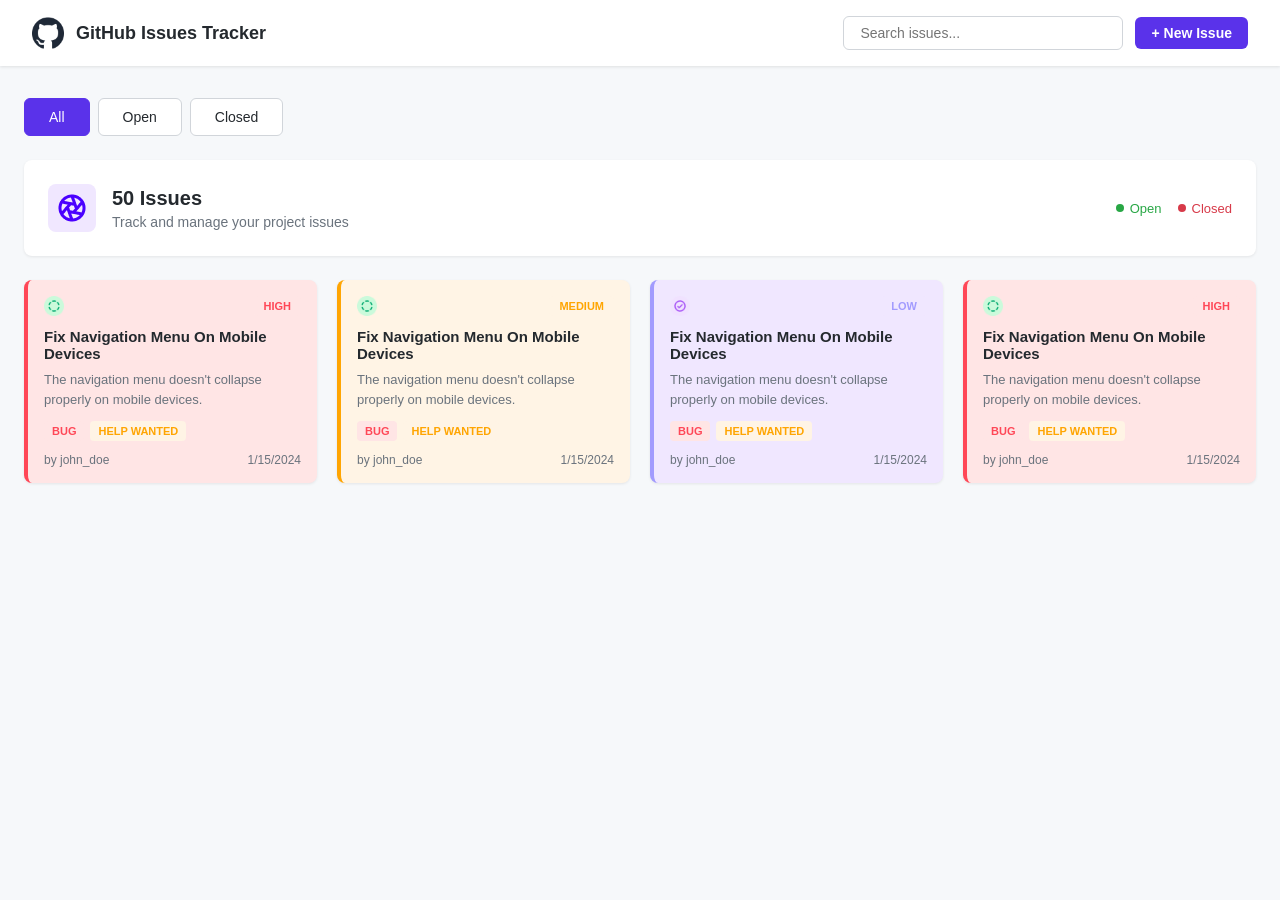
==== dashboard.html @ 6313d0f7 "create dashboard layout" ====
<!DOCTYPE html>
<html lang="en">
<head>
    <meta charset="UTF-8">
    <meta name="viewport" content="width=device-width, initial-scale=1.0">
    <title>GitHub Issues Tracker - Dashboard</title>
    <link rel="stylesheet" href="dashboard.css">
</head>
<body>
    <nav class="navbar">
        <div class="navbar-left">
            <img src="assets/github-logo.png" alt="GitHub Logo" class="navbar-logo">
            <span class="navbar-title">GitHub Issues Tracker</span>
        </div>
        <div class="navbar-right">
            <div class="search-container">
                <input type="text" class="search-input" placeholder="Search issues...">
                <button class="btn-new-issue">+ New Issue</button>
            </div>
        </div>
    </nav>

    <div class="container">
        <div class="tabs">
            <button class="tab-btn active" data-tab="all">All</button>
            <button class="tab-btn" data-tab="open">Open</button>
            <button class="tab-btn" data-tab="closed">Closed</button>
        </div>

        <div class="info-section">
            <div class="info-left">
                <img src="assets/Aperture.png" alt="Issues Icon" class="info-icon">
                <div class="info-text">
                    <h2 class="info-title"><span id="issue-count">50</span> Issues</h2>
                    <p class="info-subtitle">Track and manage your project issues</p>
                </div>
            </div>
            <div class="info-right">
                <span class="status-badge status-open">
                    <span class="status-dot"></span> Open
                </span>
                <span class="status-badge status-closed">
                    <span class="status-dot"></span> Closed
                </span>
            </div>
        </div>

        <div class="issues-grid" id="issues-grid">
        </div>
    </div>

    <script src="dashboard.js"></script>
</body>
</html>
---- dashboard.css ----
* {
    margin: 0;
    padding: 0;
    box-sizing: border-box;
}

body {
    font-family: -apple-system, BlinkMacSystemFont, 'Segoe UI', Roboto, Oxygen, Ubuntu, Cantarell, sans-serif;
    background: #f6f8fa;
    min-height: 100vh;
}

.navbar {
    background: white;
    padding: 16px 32px;
    display: flex;
    justify-content: space-between;
    align-items: center;
    box-shadow: 0 1px 3px rgba(0, 0, 0, 0.1);
}

.navbar-left {
    display: flex;
    align-items: center;
    gap: 12px;
}

.navbar-logo {
    width: 32px;
    height: 32px;
}

.navbar-title {
    font-size: 18px;
    font-weight: 600;
    color: #24292e;
}

.navbar-right {
    display: flex;
    align-items: center;
}

.search-container {
    display: flex;
    gap: 12px;
    align-items: center;
}

.search-input {
    padding: 8px 16px;
    border: 1px solid #d1d5da;
    border-radius: 6px;
    font-size: 14px;
    width: 280px;
    outline: none;
    transition: border-color 0.2s ease;
}

.search-input:focus {
    border-color: #0366d6;
}

.btn-new-issue {
    padding: 8px 16px;
    background: #5a32ea;
    color: white;
    border: none;
    border-radius: 6px;
    font-size: 14px;
    font-weight: 600;
    cursor: pointer;
    transition: background 0.2s ease;
    white-space: nowrap;
}

.btn-new-issue:hover {
    background: #4a28c9;
}

.container {
    max-width: 1400px;
    margin: 0 auto;
    padding: 32px 24px;
}

.tabs {
    display: flex;
    gap: 8px;
    margin-bottom: 24px;
}

.tab-btn {
    padding: 10px 24px;
    background: white;
    border: 1px solid #d1d5da;
    border-radius: 6px;
    font-size: 14px;
    font-weight: 500;
    color: #24292e;
    cursor: pointer;
    transition: all 0.2s ease;
}

.tab-btn:hover {
    background: #f6f8fa;
}

.tab-btn.active {
    background: #5a32ea;
    color: white;
    border-color: #5a32ea;
}

.info-section {
    background: white;
    padding: 24px;
    border-radius: 8px;
    margin-bottom: 24px;
    display: flex;
    justify-content: space-between;
    align-items: center;
    box-shadow: 0 1px 3px rgba(0, 0, 0, 0.08);
}

.info-left {
    display: flex;
    align-items: center;
    gap: 16px;
}

.info-icon {
    width: 48px;
    height: 48px;
    padding: 8px;
    background: #f0e7ff;
    border-radius: 8px;
}

.info-text {
    display: flex;
    flex-direction: column;
    gap: 4px;
}

.info-title {
    font-size: 20px;
    font-weight: 600;
    color: #24292e;
}

.info-subtitle {
    font-size: 14px;
    color: #6a737d;
}

.info-right {
    display: flex;
    gap: 16px;
    align-items: center;
}

.status-badge {
    display: flex;
    align-items: center;
    gap: 6px;
    font-size: 13px;
    font-weight: 500;
}

.status-dot {
    width: 8px;
    height: 8px;
    border-radius: 50%;
}

.status-open .status-dot {
    background: #28a745;
}

.status-open {
    color: #28a745;
}

.status-closed .status-dot {
    background: #d73a49;
}

.status-closed {
    color: #d73a49;
}

.issues-grid {
    display: grid;
    grid-template-columns: repeat(4, 1fr);
    gap: 20px;
}

.issue-card {
    background: white;
    border-radius: 8px;
    padding: 16px;
    box-shadow: 0 1px 3px rgba(0, 0, 0, 0.08);
    border-left: 4px solid;
    transition: transform 0.2s ease, box-shadow 0.2s ease;
}

.issue-card:hover {
    transform: translateY(-2px);
    box-shadow: 0 4px 8px rgba(0, 0, 0, 0.12);
}

.issue-card.priority-high {
    border-left-color: #ff4757;
}

.issue-card.priority-medium {
    border-left-color: #ffa502;
}

.issue-card.priority-low {
    border-left-color: #a29bfe;
}

.issue-header {
    display: flex;
    justify-content: space-between;
    align-items: center;
    margin-bottom: 12px;
}

.issue-icon {
    width: 20px;
    height: 20px;
}

.priority-badge {
    padding: 4px 10px;
    border-radius: 4px;
    font-size: 11px;
    font-weight: 600;
    text-transform: uppercase;
}

.priority-high {
    background: #ffe5e5;
    color: #ff4757;
}

.priority-medium {
    background: #fff4e5;
    color: #ffa502;
}

.priority-low {
    background: #f0e7ff;
    color: #a29bfe;
}

.issue-title {
    font-size: 15px;
    font-weight: 600;
    color: #24292e;
    margin-bottom: 8px;
}

.issue-description {
    font-size: 13px;
    color: #6a737d;
    margin-bottom: 12px;
    line-height: 1.5;
}

.issue-tags {
    display: flex;
    gap: 6px;
    margin-bottom: 12px;
    flex-wrap: wrap;
}

.tag {
    padding: 4px 8px;
    border-radius: 4px;
    font-size: 11px;
    font-weight: 600;
}

.tag-bug {
    background: #ffe5e5;
    color: #ff4757;
}

.tag-help-wanted {
    background: #fff4e5;
    color: #ffa502;
}

.issue-footer {
    display: flex;
    justify-content: space-between;
    align-items: center;
    font-size: 12px;
    color: #6a737d;
}

@media (max-width: 1200px) {
    .issues-grid {
        grid-template-columns: repeat(3, 1fr);
    }
}

@media (max-width: 900px) {
    .issues-grid {
        grid-template-columns: repeat(2, 1fr);
    }
    
    .navbar {
        padding: 16px 20px;
    }
    
    .search-input {
        width: 200px;
    }
}

@media (max-width: 600px) {
    .issues-grid {
        grid-template-columns: 1fr;
    }
    
    .navbar {
        flex-direction: column;
        gap: 16px;
    }
    
    .navbar-right {
        width: 100%;
    }
    
    .search-container {
        width: 100%;
        flex-direction: column;
    }
    
    .search-input {
        width: 100%;
    }
    
    .btn-new-issue {
        width: 100%;
    }
    
    .info-section {
        flex-direction: column;
        gap: 16px;
        align-items: flex-start;
    }
    
    .info-right {
        width: 100%;
        justify-content: flex-start;
    }
}
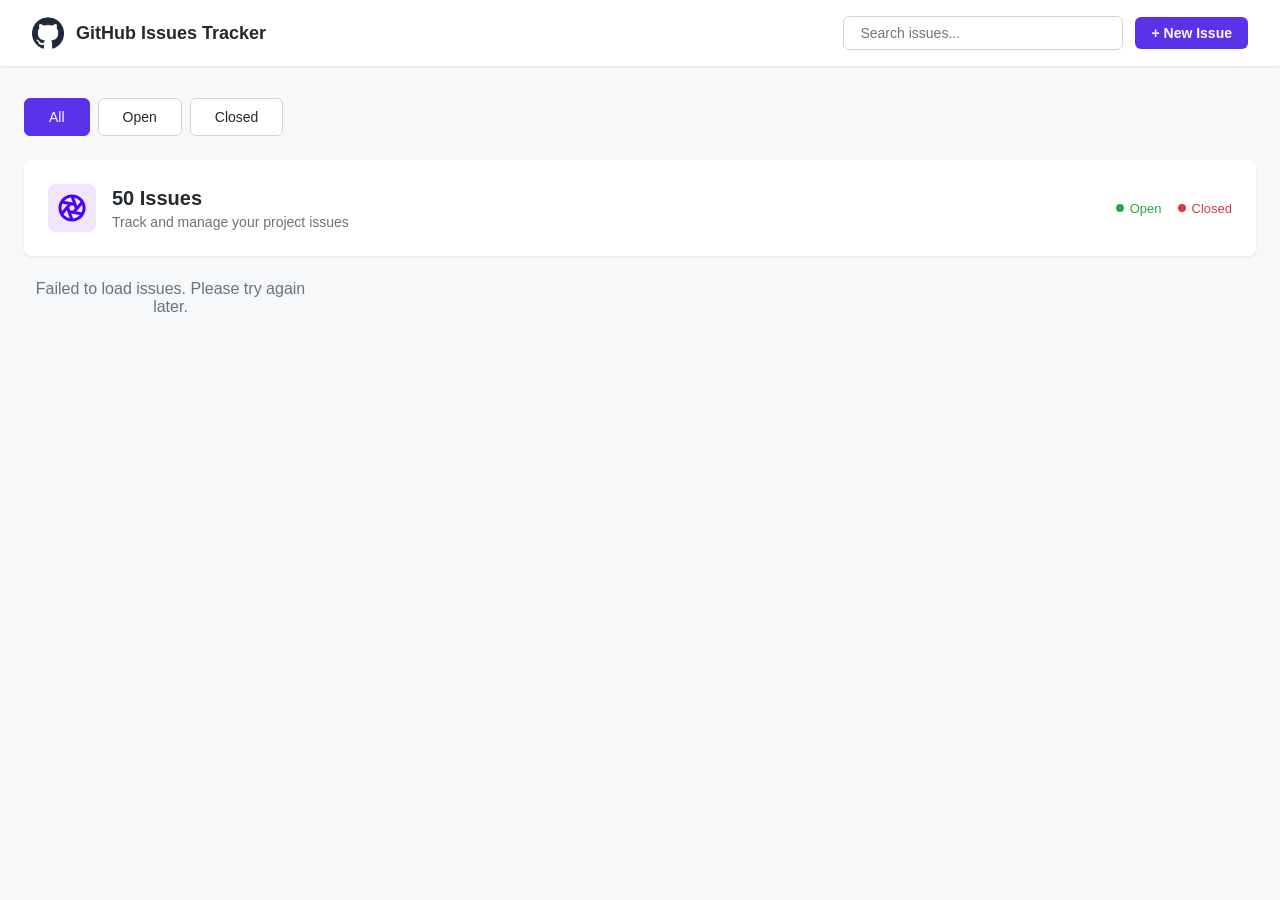
==== commit 8c1b675d: "load and display issues" ====
--- a/dashboard.html
+++ b/dashboard.html
@@ -45,6 +45,11 @@
             </div>
         </div>
 
+        <div class="loading-spinner" id="loading-spinner">
+            <div class="spinner"></div>
+            <p>Loading issues...</p>
+        </div>
+
         <div class="issues-grid" id="issues-grid">
         </div>
     </div>
--- a/dashboard.css
+++ b/dashboard.css
@@ -190,6 +190,38 @@
     color: #d73a49;
 }
 
+.loading-spinner {
+    display: flex;
+    flex-direction: column;
+    align-items: center;
+    justify-content: center;
+    padding: 60px 20px;
+    gap: 16px;
+}
+
+.spinner {
+    width: 50px;
+    height: 50px;
+    border: 4px solid #f3f3f3;
+    border-top: 4px solid #5a32ea;
+    border-radius: 50%;
+    animation: spin 1s linear infinite;
+}
+
+@keyframes spin {
+    0% { transform: rotate(0deg); }
+    100% { transform: rotate(360deg); }
+}
+
+.loading-spinner p {
+    color: #6a737d;
+    font-size: 14px;
+}
+
+.loading-spinner.hidden {
+    display: none;
+}
+
 .issues-grid {
     display: grid;
     grid-template-columns: repeat(4, 1fr);
@@ -201,13 +233,21 @@
     border-radius: 8px;
     padding: 16px;
     box-shadow: 0 1px 3px rgba(0, 0, 0, 0.08);
-    border-left: 4px solid;
+    border-top: 4px solid;
     transition: transform 0.2s ease, box-shadow 0.2s ease;
 }
 
 .issue-card:hover {
     transform: translateY(-2px);
     box-shadow: 0 4px 8px rgba(0, 0, 0, 0.12);
+}
+
+.issue-card.status-open {
+    border-top-color: #28a745;
+}
+
+.issue-card.status-closed {
+    border-top-color: #a29bfe;
 }
 
 .issue-card.priority-high {
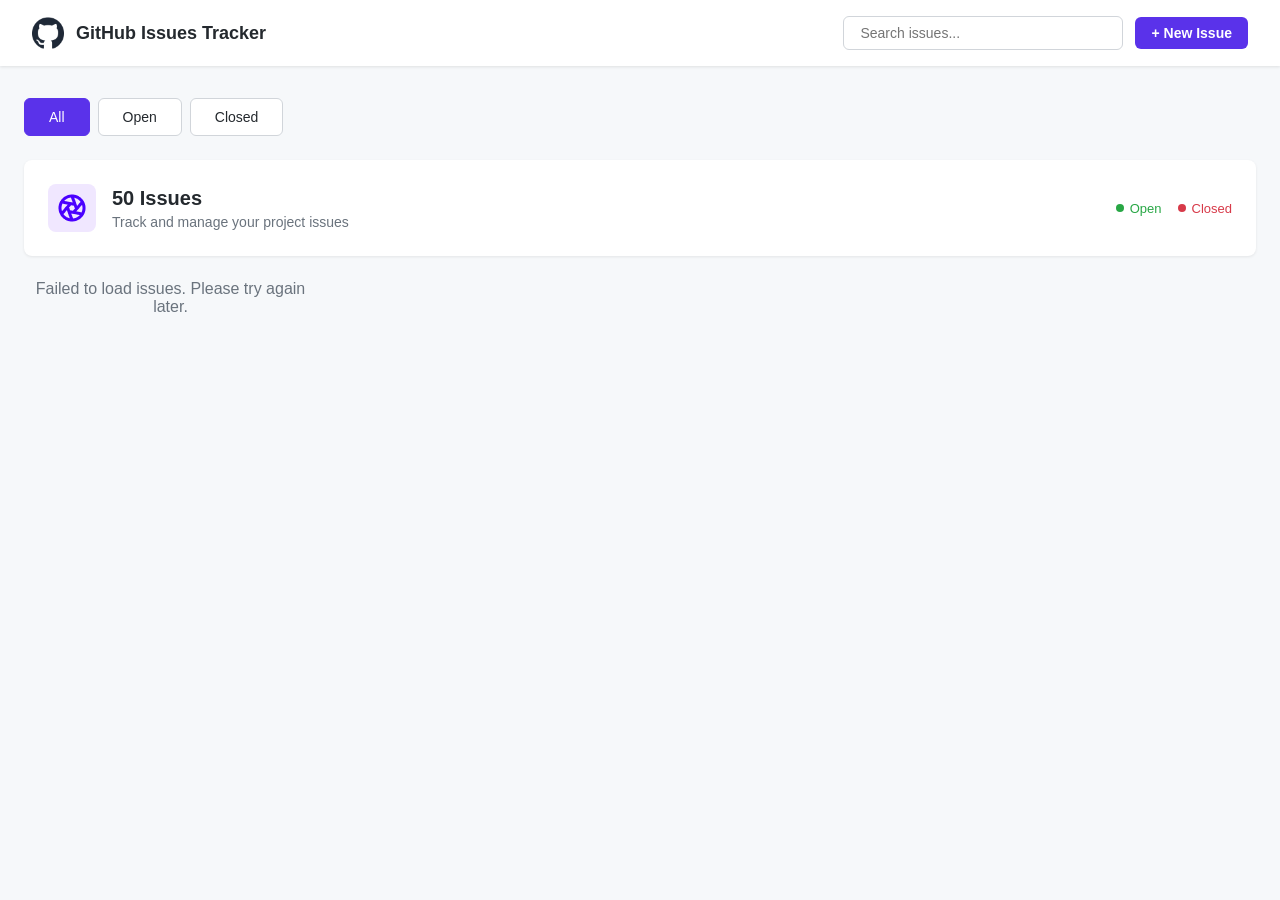
==== commit a23d0953: "add tab filtering" ====
--- a/dashboard.html
+++ b/dashboard.html
@@ -54,6 +54,35 @@
         </div>
     </div>
 
+    <div class="modal-overlay" id="modal-overlay">
+        <div class="modal-content">
+            <div class="modal-header">
+                <h2 id="modal-title"></h2>
+                <div class="modal-badges">
+                    <span class="modal-status-badge" id="modal-status"></span>
+                </div>
+            </div>
+            <div class="modal-tags">
+                <span class="modal-tag" id="modal-label"></span>
+                <span class="modal-tag" id="modal-priority-tag"></span>
+            </div>
+            <div class="modal-body">
+                <p id="modal-description"></p>
+            </div>
+            <div class="modal-info">
+                <div class="modal-info-item">
+                    <span class="modal-info-label">Assignee:</span>
+                    <span class="modal-info-value" id="modal-author"></span>
+                </div>
+                <div class="modal-info-item">
+                    <span class="modal-info-label">Priority:</span>
+                    <span class="modal-priority-badge" id="modal-priority"></span>
+                </div>
+            </div>
+            <button class="modal-close-btn" id="modal-close-btn">Close</button>
+        </div>
+    </div>
+
     <script src="dashboard.js"></script>
 </body>
 </html>
--- a/dashboard.css
+++ b/dashboard.css
@@ -363,6 +363,168 @@
     }
 }
 
+.modal-overlay {
+    display: none;
+    position: fixed;
+    top: 0;
+    left: 0;
+    width: 100%;
+    height: 100%;
+    background: rgba(0, 0, 0, 0.6);
+    z-index: 1000;
+    justify-content: center;
+    align-items: center;
+}
+
+.modal-overlay.active {
+    display: flex;
+}
+
+.modal-content {
+    background: white;
+    border-radius: 12px;
+    padding: 32px;
+    max-width: 600px;
+    width: 90%;
+    max-height: 80vh;
+    overflow-y: auto;
+    position: relative;
+    box-shadow: 0 10px 40px rgba(0, 0, 0, 0.3);
+}
+
+.modal-header {
+    display: flex;
+    justify-content: space-between;
+    align-items: flex-start;
+    margin-bottom: 16px;
+    gap: 16px;
+}
+
+#modal-title {
+    font-size: 24px;
+    font-weight: 600;
+    color: #24292e;
+    margin: 0;
+    flex: 1;
+}
+
+.modal-badges {
+    display: flex;
+    gap: 8px;
+}
+
+.modal-status-badge {
+    padding: 6px 12px;
+    border-radius: 6px;
+    font-size: 12px;
+    font-weight: 600;
+    text-transform: capitalize;
+}
+
+.modal-status-badge.status-open {
+    background: #d4edda;
+    color: #155724;
+}
+
+.modal-status-badge.status-closed {
+    background: #f8d7da;
+    color: #721c24;
+}
+
+.modal-tags {
+    display: flex;
+    gap: 8px;
+    margin-bottom: 20px;
+}
+
+.modal-tag {
+    padding: 6px 12px;
+    border-radius: 6px;
+    font-size: 12px;
+    font-weight: 600;
+    background: #fff4e5;
+    color: #ffa502;
+}
+
+.modal-body {
+    margin-bottom: 24px;
+}
+
+#modal-description {
+    font-size: 15px;
+    line-height: 1.6;
+    color: #586069;
+}
+
+.modal-info {
+    background: #f6f8fa;
+    padding: 20px;
+    border-radius: 8px;
+    margin-bottom: 24px;
+}
+
+.modal-info-item {
+    display: flex;
+    justify-content: space-between;
+    align-items: center;
+    padding: 8px 0;
+}
+
+.modal-info-item:not(:last-child) {
+    border-bottom: 1px solid #e1e4e8;
+}
+
+.modal-info-label {
+    font-size: 14px;
+    color: #6a737d;
+}
+
+.modal-info-value {
+    font-size: 14px;
+    font-weight: 600;
+    color: #24292e;
+}
+
+.modal-priority-badge {
+    padding: 6px 12px;
+    border-radius: 6px;
+    font-size: 12px;
+    font-weight: 600;
+    text-transform: uppercase;
+}
+
+.modal-priority-badge.priority-high {
+    background: #ffe5e5;
+    color: #ff4757;
+}
+
+.modal-priority-badge.priority-medium {
+    background: #fff4e5;
+    color: #ffa502;
+}
+
+.modal-priority-badge.priority-low {
+    background: #f0e7ff;
+    color: #a29bfe;
+}
+
+.modal-close-btn {
+    width: 100%;
+    padding: 12px;
+    background: #5a32ea;
+    color: white;
+    border: none;
+    border-radius: 6px;
+    font-size: 14px;
+    font-weight: 600;
+    cursor: pointer;
+    transition: background 0.2s ease;
+}
+
+.modal-close-btn:hover {
+    background: #4a28c9;
+}
+
 @media (max-width: 600px) {
     .issues-grid {
         grid-template-columns: 1fr;
@@ -400,4 +562,13 @@
         width: 100%;
         justify-content: flex-start;
     }
-}
+    
+    .modal-content {
+        padding: 24px;
+        width: 95%;
+    }
+    
+    #modal-title {
+        font-size: 20px;
+    }
+}
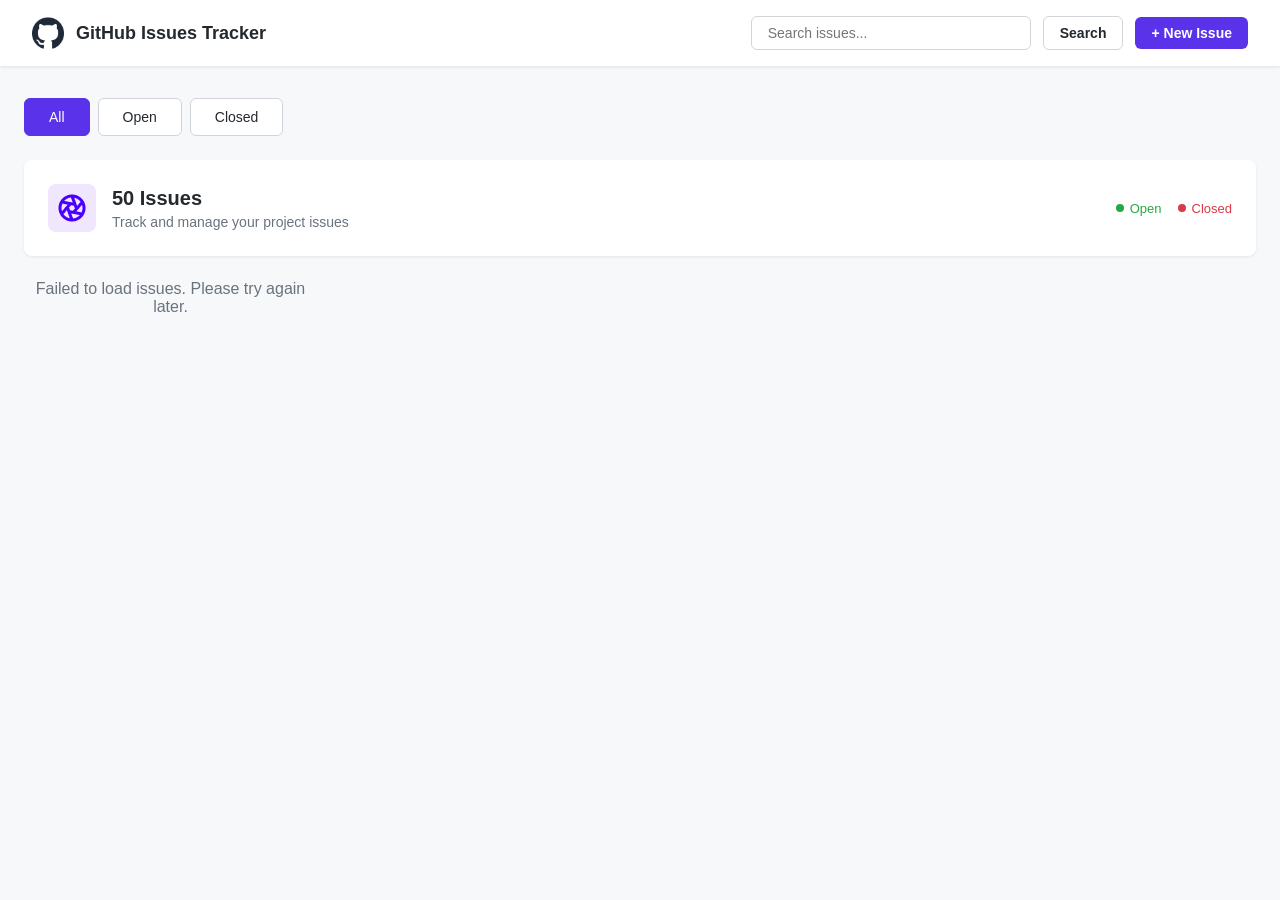
==== commit 7d56bba7: "add issue search functionality" ====
--- a/dashboard.html
+++ b/dashboard.html
@@ -14,7 +14,8 @@
         </div>
         <div class="navbar-right">
             <div class="search-container">
-                <input type="text" class="search-input" placeholder="Search issues...">
+                <input type="text" class="search-input" id="search-input" placeholder="Search issues...">
+                <button class="btn-search" id="btn-search">Search</button>
                 <button class="btn-new-issue">+ New Issue</button>
             </div>
         </div>
--- a/dashboard.css
+++ b/dashboard.css
@@ -59,6 +59,23 @@
 
 .search-input:focus {
     border-color: #0366d6;
+}
+
+.btn-search {
+    padding: 8px 16px;
+    background: white;
+    color: #24292e;
+    border: 1px solid #d1d5da;
+    border-radius: 6px;
+    font-size: 14px;
+    font-weight: 600;
+    cursor: pointer;
+    transition: background 0.2s ease;
+    white-space: nowrap;
+}
+
+.btn-search:hover {
+    background: #f6f8fa;
 }
 
 .btn-new-issue {
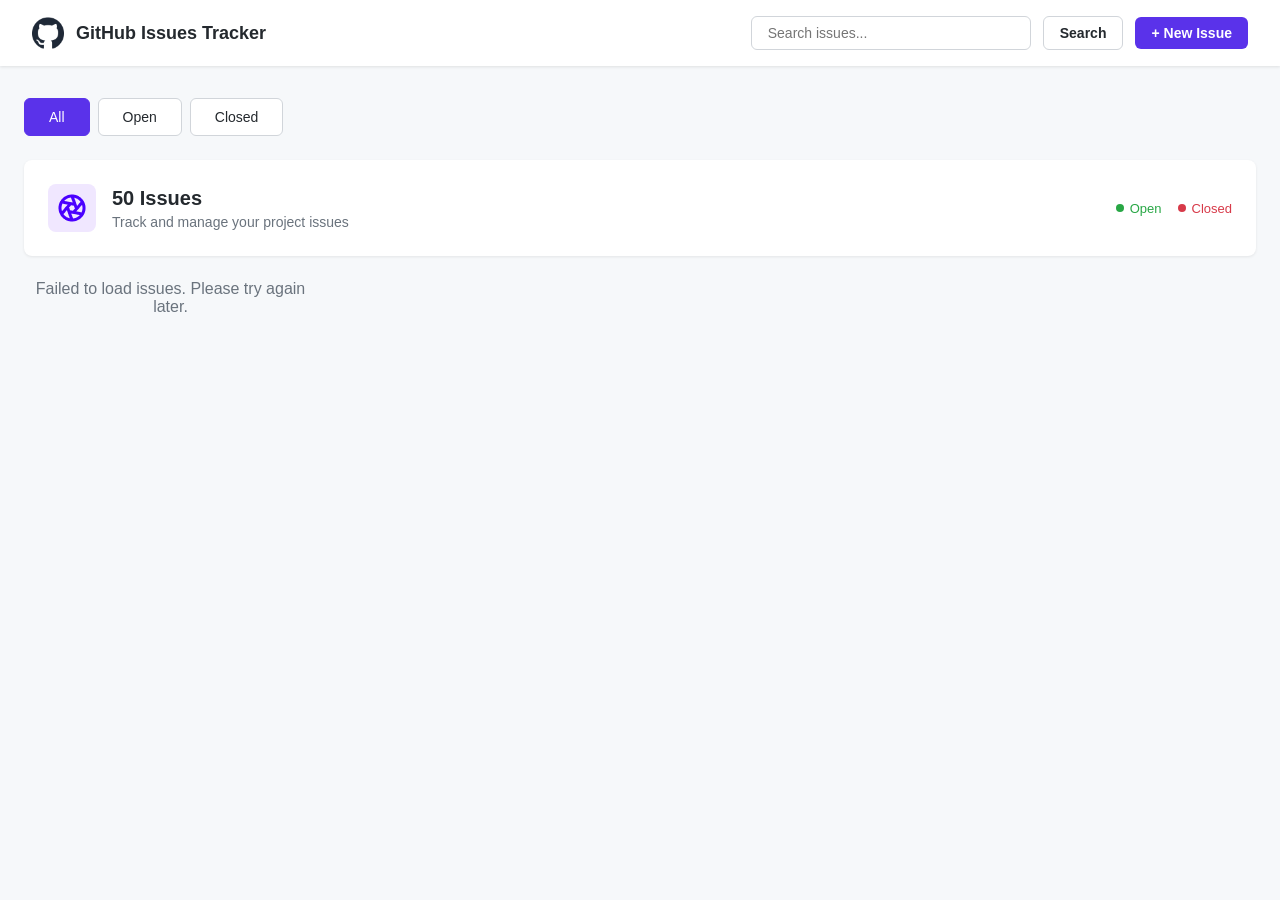
==== commit 59b24433: "fix issue id mapping" ====
--- a/dashboard.html
+++ b/dashboard.html
@@ -57,30 +57,29 @@
 
     <div class="modal-overlay" id="modal-overlay">
         <div class="modal-content">
-            <div class="modal-header">
-                <h2 id="modal-title"></h2>
-                <div class="modal-badges">
-                    <span class="modal-status-badge" id="modal-status"></span>
-                </div>
+            <h2 id="modal-title"></h2>
+            <div class="modal-meta">
+                <span class="modal-status-badge" id="modal-status"></span>
+                <span class="modal-meta-text" id="modal-meta-info"></span>
             </div>
-            <div class="modal-tags">
-                <span class="modal-tag" id="modal-label"></span>
-                <span class="modal-tag" id="modal-priority-tag"></span>
+            <div class="modal-tags" id="modal-tags">
             </div>
             <div class="modal-body">
                 <p id="modal-description"></p>
             </div>
             <div class="modal-info">
-                <div class="modal-info-item">
-                    <span class="modal-info-label">Assignee:</span>
-                    <span class="modal-info-value" id="modal-author"></span>
+                <div class="modal-info-left">
+                    <div class="modal-info-label">Assignee:</div>
+                    <div class="modal-info-value" id="modal-author"></div>
                 </div>
-                <div class="modal-info-item">
-                    <span class="modal-info-label">Priority:</span>
+                <div class="modal-info-right">
+                    <div class="modal-info-label">Priority:</div>
                     <span class="modal-priority-badge" id="modal-priority"></span>
                 </div>
             </div>
-            <button class="modal-close-btn" id="modal-close-btn">Close</button>
+            <div class="modal-footer">
+                <button class="modal-close-btn" id="modal-close-btn">Close</button>
+            </div>
         </div>
     </div>
 
--- a/dashboard.css
+++ b/dashboard.css
@@ -409,58 +409,57 @@
     box-shadow: 0 10px 40px rgba(0, 0, 0, 0.3);
 }
 
-.modal-header {
-    display: flex;
-    justify-content: space-between;
-    align-items: flex-start;
-    margin-bottom: 16px;
-    gap: 16px;
-}
-
 #modal-title {
     font-size: 24px;
     font-weight: 600;
     color: #24292e;
-    margin: 0;
-    flex: 1;
-}
-
-.modal-badges {
-    display: flex;
-    gap: 8px;
+    margin: 0 0 16px 0;
+}
+
+.modal-meta {
+    display: flex;
+    align-items: center;
+    gap: 12px;
+    margin-bottom: 16px;
 }
 
 .modal-status-badge {
-    padding: 6px 12px;
-    border-radius: 6px;
+    padding: 4px 10px;
+    border-radius: 20px;
     font-size: 12px;
     font-weight: 600;
+    background: #28a745;
+    color: white;
     text-transform: capitalize;
 }
 
-.modal-status-badge.status-open {
-    background: #d4edda;
-    color: #155724;
-}
-
-.modal-status-badge.status-closed {
-    background: #f8d7da;
-    color: #721c24;
+.modal-meta-text {
+    font-size: 14px;
+    color: #586069;
 }
 
 .modal-tags {
     display: flex;
     gap: 8px;
     margin-bottom: 20px;
+    flex-wrap: wrap;
 }
 
 .modal-tag {
     padding: 6px 12px;
     border-radius: 6px;
-    font-size: 12px;
-    font-weight: 600;
+    font-size: 11px;
+    font-weight: 600;
+}
+
+.modal-tag.tag-bug {
+    background: #ffe5e5;
+    color: #d73a49;
+}
+
+.modal-tag.tag-help-wanted {
     background: #fff4e5;
-    color: #ffa502;
+    color: #f9a825;
 }
 
 .modal-body {
@@ -477,27 +476,26 @@
     background: #f6f8fa;
     padding: 20px;
     border-radius: 8px;
-    margin-bottom: 24px;
-}
-
-.modal-info-item {
+    margin-bottom: 20px;
     display: flex;
     justify-content: space-between;
-    align-items: center;
-    padding: 8px 0;
-}
-
-.modal-info-item:not(:last-child) {
-    border-bottom: 1px solid #e1e4e8;
+    align-items: flex-start;
+}
+
+.modal-info-left,
+.modal-info-right {
+    display: flex;
+    flex-direction: column;
+    gap: 8px;
 }
 
 .modal-info-label {
-    font-size: 14px;
+    font-size: 13px;
     color: #6a737d;
 }
 
 .modal-info-value {
-    font-size: 14px;
+    font-size: 15px;
     font-weight: 600;
     color: #24292e;
 }
@@ -508,11 +506,12 @@
     font-size: 12px;
     font-weight: 600;
     text-transform: uppercase;
+    display: inline-block;
 }
 
 .modal-priority-badge.priority-high {
     background: #ffe5e5;
-    color: #ff4757;
+    color: #d73a49;
 }
 
 .modal-priority-badge.priority-medium {
@@ -525,9 +524,13 @@
     color: #a29bfe;
 }
 
+.modal-footer {
+    display: flex;
+    justify-content: flex-end;
+}
+
 .modal-close-btn {
-    width: 100%;
-    padding: 12px;
+    padding: 10px 24px;
     background: #5a32ea;
     color: white;
     border: none;
@@ -588,4 +591,9 @@
     #modal-title {
         font-size: 20px;
     }
-}
+    
+    .modal-info {
+        flex-direction: column;
+        gap: 16px;
+    }
+}
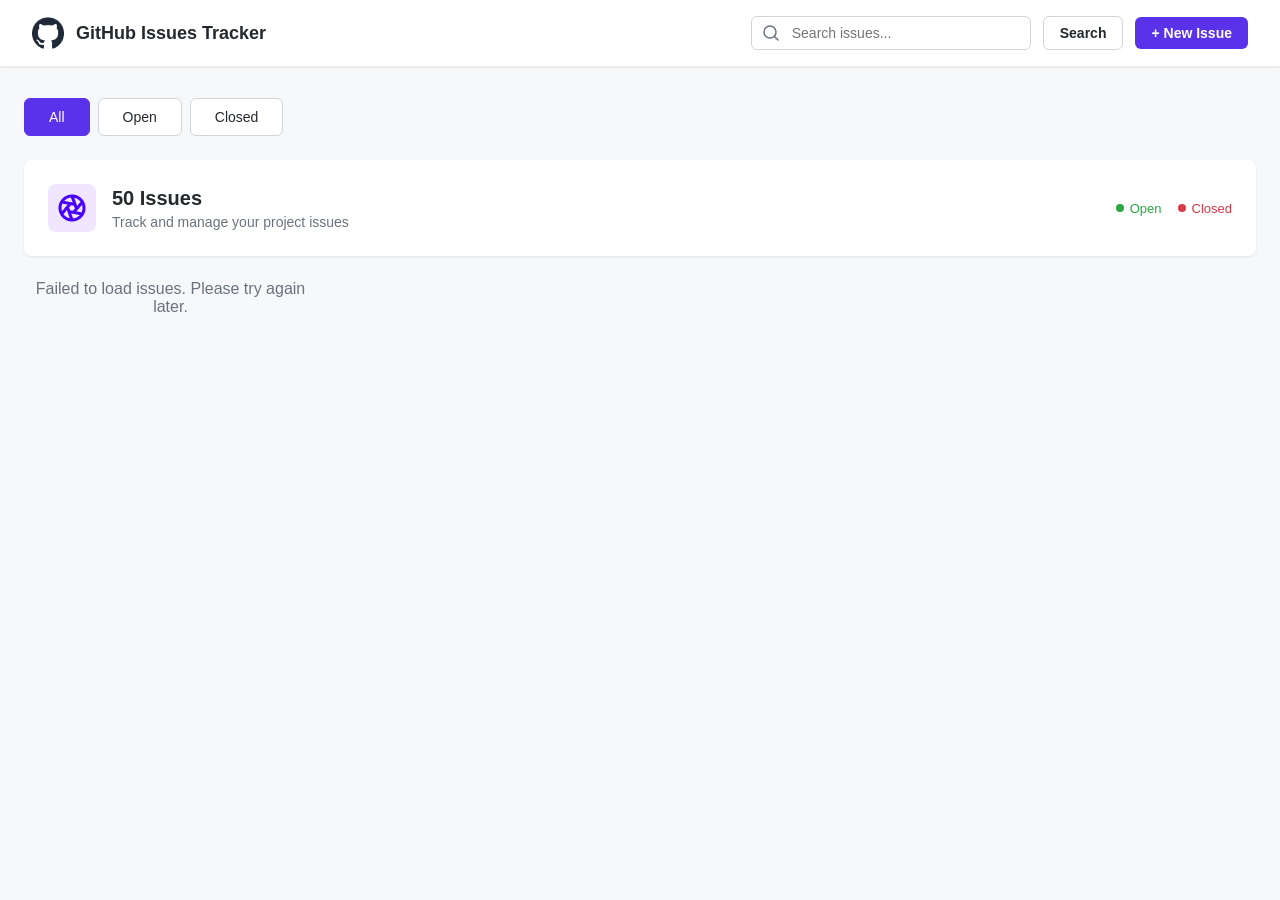
==== commit 0cb1274a: "show multiple labels in dashboard" ====
--- a/dashboard.html
+++ b/dashboard.html
@@ -14,7 +14,13 @@
         </div>
         <div class="navbar-right">
             <div class="search-container">
-                <input type="text" class="search-input" id="search-input" placeholder="Search issues...">
+                <div class="search-input-wrapper">
+                    <svg class="search-icon" width="16" height="16" viewBox="0 0 16 16" fill="none" xmlns="http://www.w3.org/2000/svg">
+                        <path d="M7 13C10.3137 13 13 10.3137 13 7C13 3.68629 10.3137 1 7 1C3.68629 1 1 3.68629 1 7C1 10.3137 3.68629 13 7 13Z" stroke="#6a737d" stroke-width="1.5" stroke-linecap="round" stroke-linejoin="round"/>
+                        <path d="M11.5 11.5L15 15" stroke="#6a737d" stroke-width="1.5" stroke-linecap="round" stroke-linejoin="round"/>
+                    </svg>
+                    <input type="text" class="search-input" id="search-input" placeholder="Search issues...">
+                </div>
                 <button class="btn-search" id="btn-search">Search</button>
                 <button class="btn-new-issue">+ New Issue</button>
             </div>
--- a/dashboard.css
+++ b/dashboard.css
@@ -47,8 +47,21 @@
     align-items: center;
 }
 
+.search-input-wrapper {
+    position: relative;
+    display: flex;
+    align-items: center;
+}
+
+.search-icon {
+    position: absolute;
+    left: 12px;
+    pointer-events: none;
+    z-index: 1;
+}
+
 .search-input {
-    padding: 8px 16px;
+    padding: 8px 16px 8px 40px;
     border: 1px solid #d1d5da;
     border-radius: 6px;
     font-size: 14px;
@@ -375,8 +388,12 @@
         padding: 16px 20px;
     }
     
+    .search-input-wrapper {
+        width: 200px;
+    }
+    
     .search-input {
-        width: 200px;
+        width: 100%;
     }
 }
 
@@ -564,6 +581,10 @@
         flex-direction: column;
     }
     
+    .search-input-wrapper {
+        width: 100%;
+    }
+    
     .search-input {
         width: 100%;
     }
